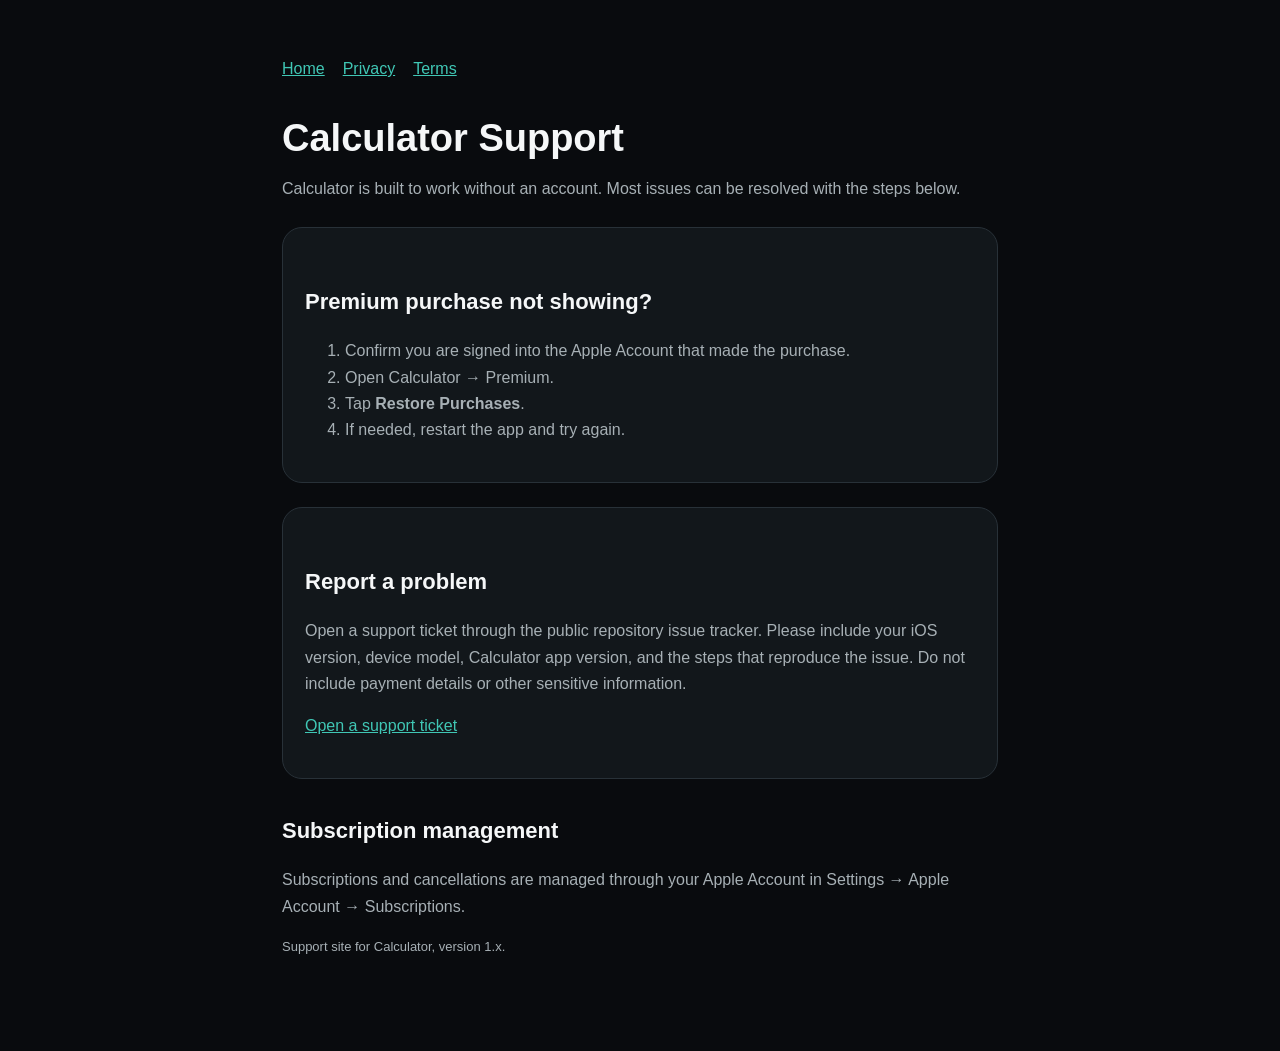
==== support.html @ 211795fc "Publish Calculator support and legal pages" ====
<!doctype html><meta charset="utf-8"><meta name="viewport" content="width=device-width,initial-scale=1">
<title>Support — Calculator</title><link rel="stylesheet" href="style.css">
<main><nav><a href="index.html">Home</a><a href="privacy.html">Privacy</a><a href="terms.html">Terms</a></nav>
<h1>Calculator Support</h1><p>Calculator is built to work without an account. Most issues can be resolved with the steps below.</p>
<div class="card"><h2>Premium purchase not showing?</h2><ol><li>Confirm you are signed into the Apple Account that made the purchase.</li><li>Open Calculator → Premium.</li><li>Tap <strong>Restore Purchases</strong>.</li><li>If needed, restart the app and try again.</li></ol></div>
<div class="card"><h2>Report a problem</h2><p>Open a support ticket through the public repository issue tracker. Please include your iOS version, device model, Calculator app version, and the steps that reproduce the issue. Do not include payment details or other sensitive information.</p>
<p><a href="https://github.com/L1gh7C0d35/calculator-support/issues/new">Open a support ticket</a></p></div>
<h2>Subscription management</h2><p>Subscriptions and cancellations are managed through your Apple Account in Settings → Apple Account → Subscriptions.</p>
<p class="small">Support site for Calculator, version 1.x.</p></main>
---- style.css ----
:root{color-scheme:dark;--bg:#090b0e;--card:#12171b;--text:#f5f7f8;--muted:#a7b0b5;--accent:#40c7b5;--border:#283138}
*{box-sizing:border-box}body{margin:0;background:var(--bg);color:var(--text);font:16px/1.65 -apple-system,BlinkMacSystemFont,"Segoe UI",sans-serif}
main{max-width:760px;margin:0 auto;padding:56px 22px 80px}h1{font-size:38px;line-height:1.1;margin:0 0 12px}h2{margin-top:34px;font-size:22px}
p,li{color:var(--muted)}a{color:var(--accent)}.card{background:var(--card);border:1px solid var(--border);border-radius:20px;padding:22px;margin:24px 0}
nav{display:flex;gap:18px;flex-wrap:wrap;margin-bottom:36px}.small{font-size:13px;color:var(--muted)}
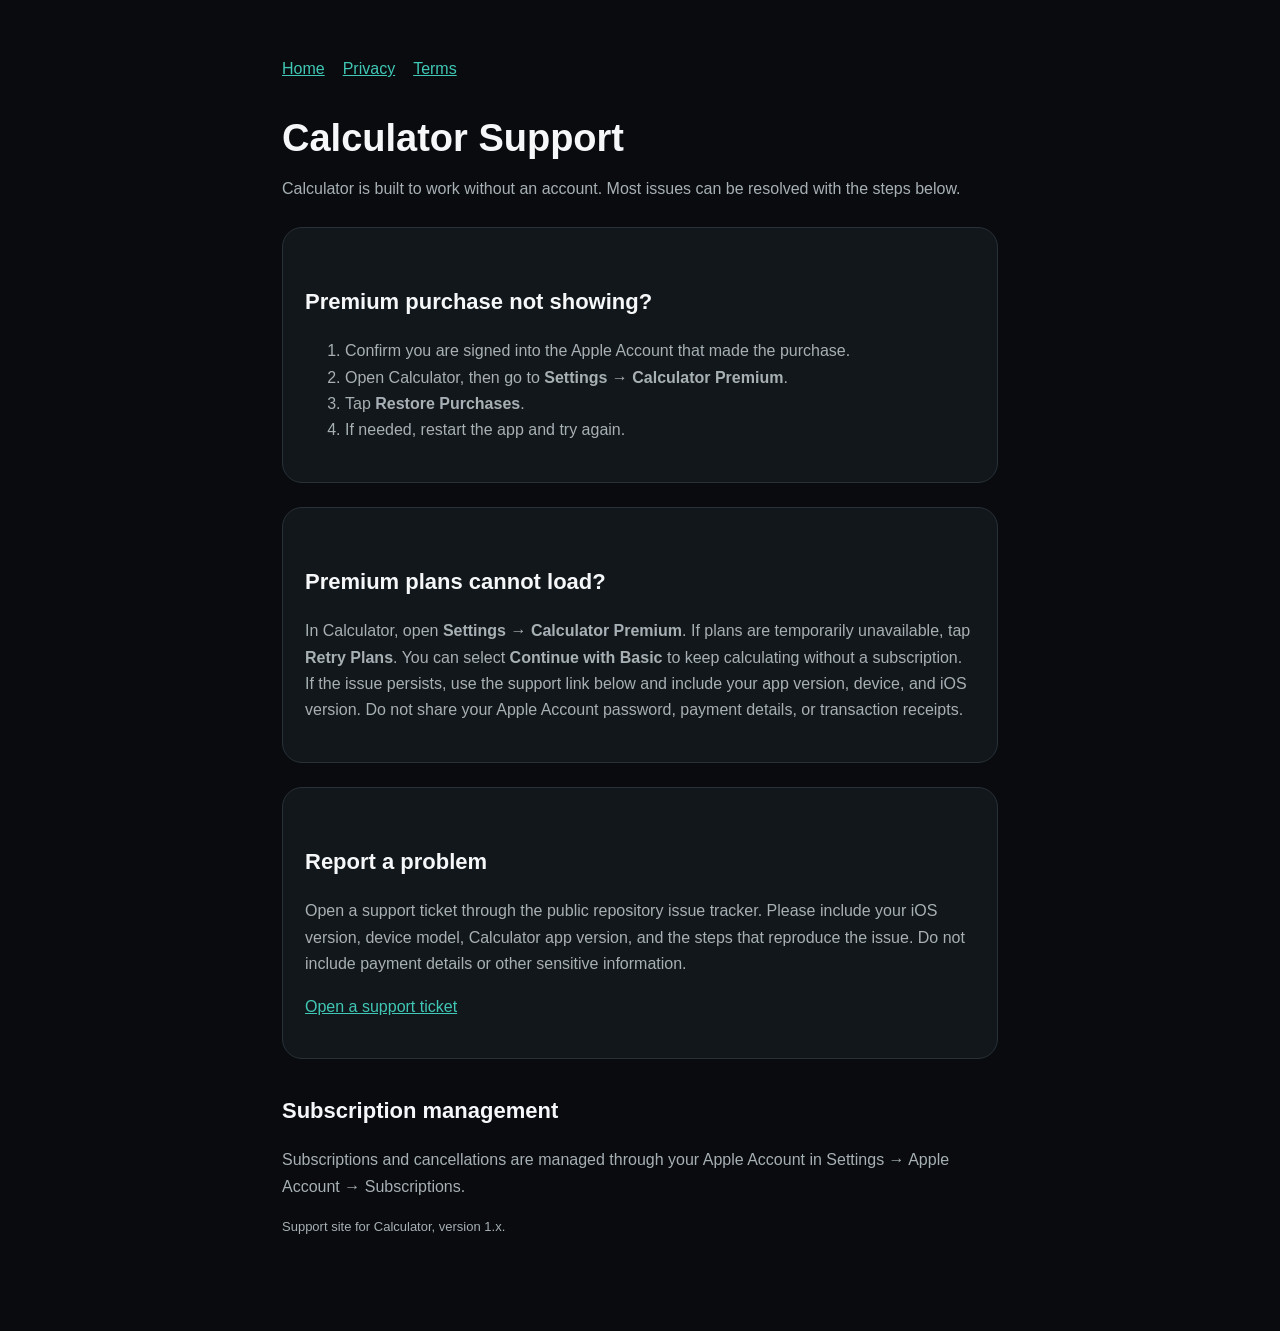
==== commit ec259d11: "Clarify Calculator Premium restore and unavailable plans support" ====
--- a/support.html
+++ b/support.html
@@ -2,7 +2,8 @@
 <title>Support — Calculator</title><link rel="stylesheet" href="style.css">
 <main><nav><a href="index.html">Home</a><a href="privacy.html">Privacy</a><a href="terms.html">Terms</a></nav>
 <h1>Calculator Support</h1><p>Calculator is built to work without an account. Most issues can be resolved with the steps below.</p>
-<div class="card"><h2>Premium purchase not showing?</h2><ol><li>Confirm you are signed into the Apple Account that made the purchase.</li><li>Open Calculator → Premium.</li><li>Tap <strong>Restore Purchases</strong>.</li><li>If needed, restart the app and try again.</li></ol></div>
+<div class="card"><h2>Premium purchase not showing?</h2><ol><li>Confirm you are signed into the Apple Account that made the purchase.</li><li>Open Calculator, then go to <strong>Settings → Calculator Premium</strong>.</li><li>Tap <strong>Restore Purchases</strong>.</li><li>If needed, restart the app and try again.</li></ol></div>
+<div class="card"><h2>Premium plans cannot load?</h2><p>In Calculator, open <strong>Settings → Calculator Premium</strong>. If plans are temporarily unavailable, tap <strong>Retry Plans</strong>. You can select <strong>Continue with Basic</strong> to keep calculating without a subscription. If the issue persists, use the support link below and include your app version, device, and iOS version. Do not share your Apple Account password, payment details, or transaction receipts.</p></div>
 <div class="card"><h2>Report a problem</h2><p>Open a support ticket through the public repository issue tracker. Please include your iOS version, device model, Calculator app version, and the steps that reproduce the issue. Do not include payment details or other sensitive information.</p>
 <p><a href="https://github.com/L1gh7C0d35/calculator-support/issues/new">Open a support ticket</a></p></div>
 <h2>Subscription management</h2><p>Subscriptions and cancellations are managed through your Apple Account in Settings → Apple Account → Subscriptions.</p>
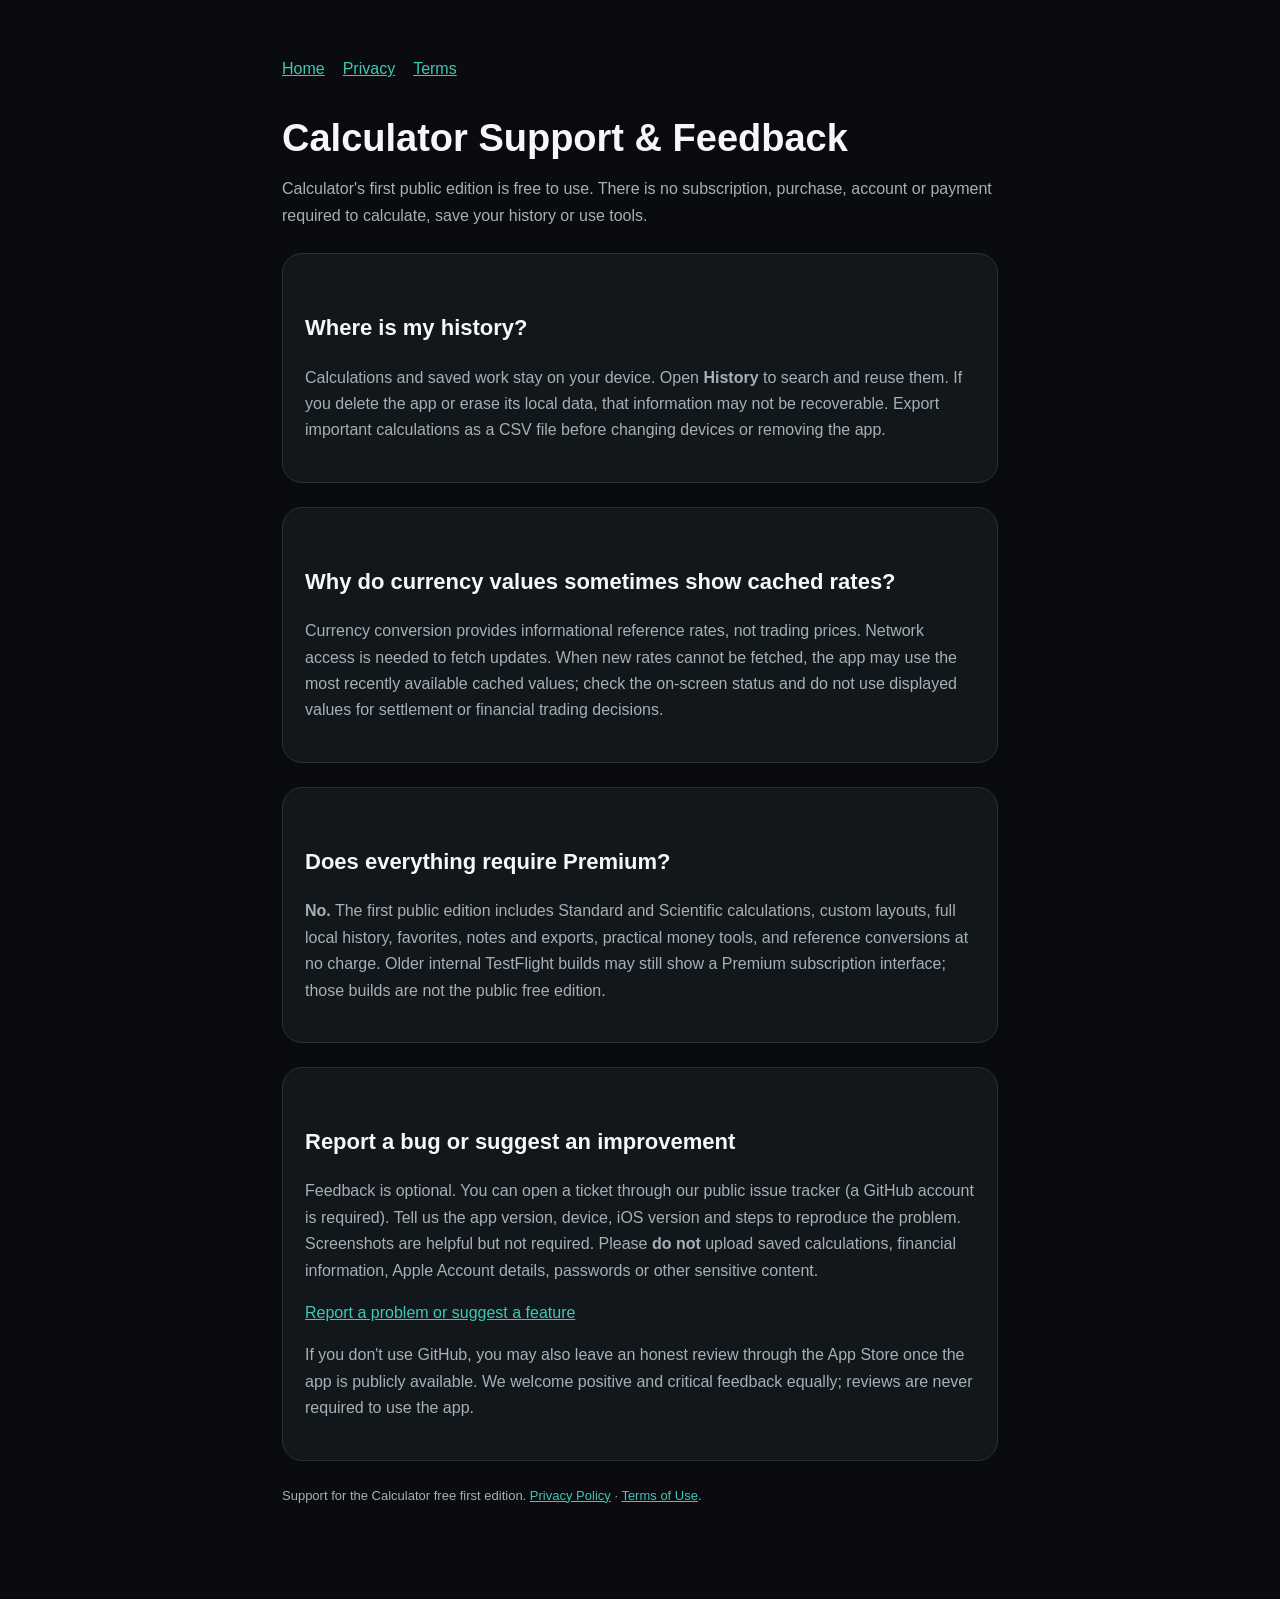
==== commit 8d85e527: "Prepare truthful free-edition Calculator support and feedback guidance" ====
--- a/support.html
+++ b/support.html
@@ -1,10 +1,16 @@
-<!doctype html><meta charset="utf-8"><meta name="viewport" content="width=device-width,initial-scale=1">
-<title>Support — Calculator</title><link rel="stylesheet" href="style.css">
+<!doctype html><html lang="en"><head><meta charset="utf-8"><meta name="viewport" content="width=device-width,initial-scale=1">
+<title>Support &amp; Feedback — Calculator</title><link rel="stylesheet" href="style.css"></head><body>
 <main><nav><a href="index.html">Home</a><a href="privacy.html">Privacy</a><a href="terms.html">Terms</a></nav>
-<h1>Calculator Support</h1><p>Calculator is built to work without an account. Most issues can be resolved with the steps below.</p>
-<div class="card"><h2>Premium purchase not showing?</h2><ol><li>Confirm you are signed into the Apple Account that made the purchase.</li><li>Open Calculator, then go to <strong>Settings → Calculator Premium</strong>.</li><li>Tap <strong>Restore Purchases</strong>.</li><li>If needed, restart the app and try again.</li></ol></div>
-<div class="card"><h2>Premium plans cannot load?</h2><p>In Calculator, open <strong>Settings → Calculator Premium</strong>. If plans are temporarily unavailable, tap <strong>Retry Plans</strong>. You can select <strong>Continue with Basic</strong> to keep calculating without a subscription. If the issue persists, use the support link below and include your app version, device, and iOS version. Do not share your Apple Account password, payment details, or transaction receipts.</p></div>
-<div class="card"><h2>Report a problem</h2><p>Open a support ticket through the public repository issue tracker. Please include your iOS version, device model, Calculator app version, and the steps that reproduce the issue. Do not include payment details or other sensitive information.</p>
-<p><a href="https://github.com/L1gh7C0d35/calculator-support/issues/new">Open a support ticket</a></p></div>
-<h2>Subscription management</h2><p>Subscriptions and cancellations are managed through your Apple Account in Settings → Apple Account → Subscriptions.</p>
-<p class="small">Support site for Calculator, version 1.x.</p></main>
+<h1>Calculator Support &amp; Feedback</h1>
+<p>Calculator's first public edition is free to use. There is no subscription, purchase, account or payment required to calculate, save your history or use tools.</p>
+<div class="card"><h2>Where is my history?</h2>
+<p>Calculations and saved work stay on your device. Open <strong>History</strong> to search and reuse them. If you delete the app or erase its local data, that information may not be recoverable. Export important calculations as a CSV file before changing devices or removing the app.</p></div>
+<div class="card"><h2>Why do currency values sometimes show cached rates?</h2>
+<p>Currency conversion provides informational reference rates, not trading prices. Network access is needed to fetch updates. When new rates cannot be fetched, the app may use the most recently available cached values; check the on-screen status and do not use displayed values for settlement or financial trading decisions.</p></div>
+<div class="card"><h2>Does everything require Premium?</h2>
+<p><strong>No.</strong> The first public edition includes Standard and Scientific calculations, custom layouts, full local history, favorites, notes and exports, practical money tools, and reference conversions at no charge. Older internal TestFlight builds may still show a Premium subscription interface; those builds are not the public free edition.</p></div>
+<div class="card"><h2>Report a bug or suggest an improvement</h2>
+<p>Feedback is optional. You can open a ticket through our public issue tracker (a GitHub account is required). Tell us the app version, device, iOS version and steps to reproduce the problem. Screenshots are helpful but not required. Please <strong>do not</strong> upload saved calculations, financial information, Apple Account details, passwords or other sensitive content.</p>
+<p><a href="https://github.com/L1gh7C0d35/calculator-support/issues/new">Report a problem or suggest a feature</a></p>
+<p>If you don't use GitHub, you may also leave an honest review through the App Store once the app is publicly available. We welcome positive and critical feedback equally; reviews are never required to use the app.</p></div>
+<p class="small">Support for the Calculator free first edition. <a href="privacy.html">Privacy Policy</a> · <a href="terms.html">Terms of Use</a>.</p></main></body></html>
